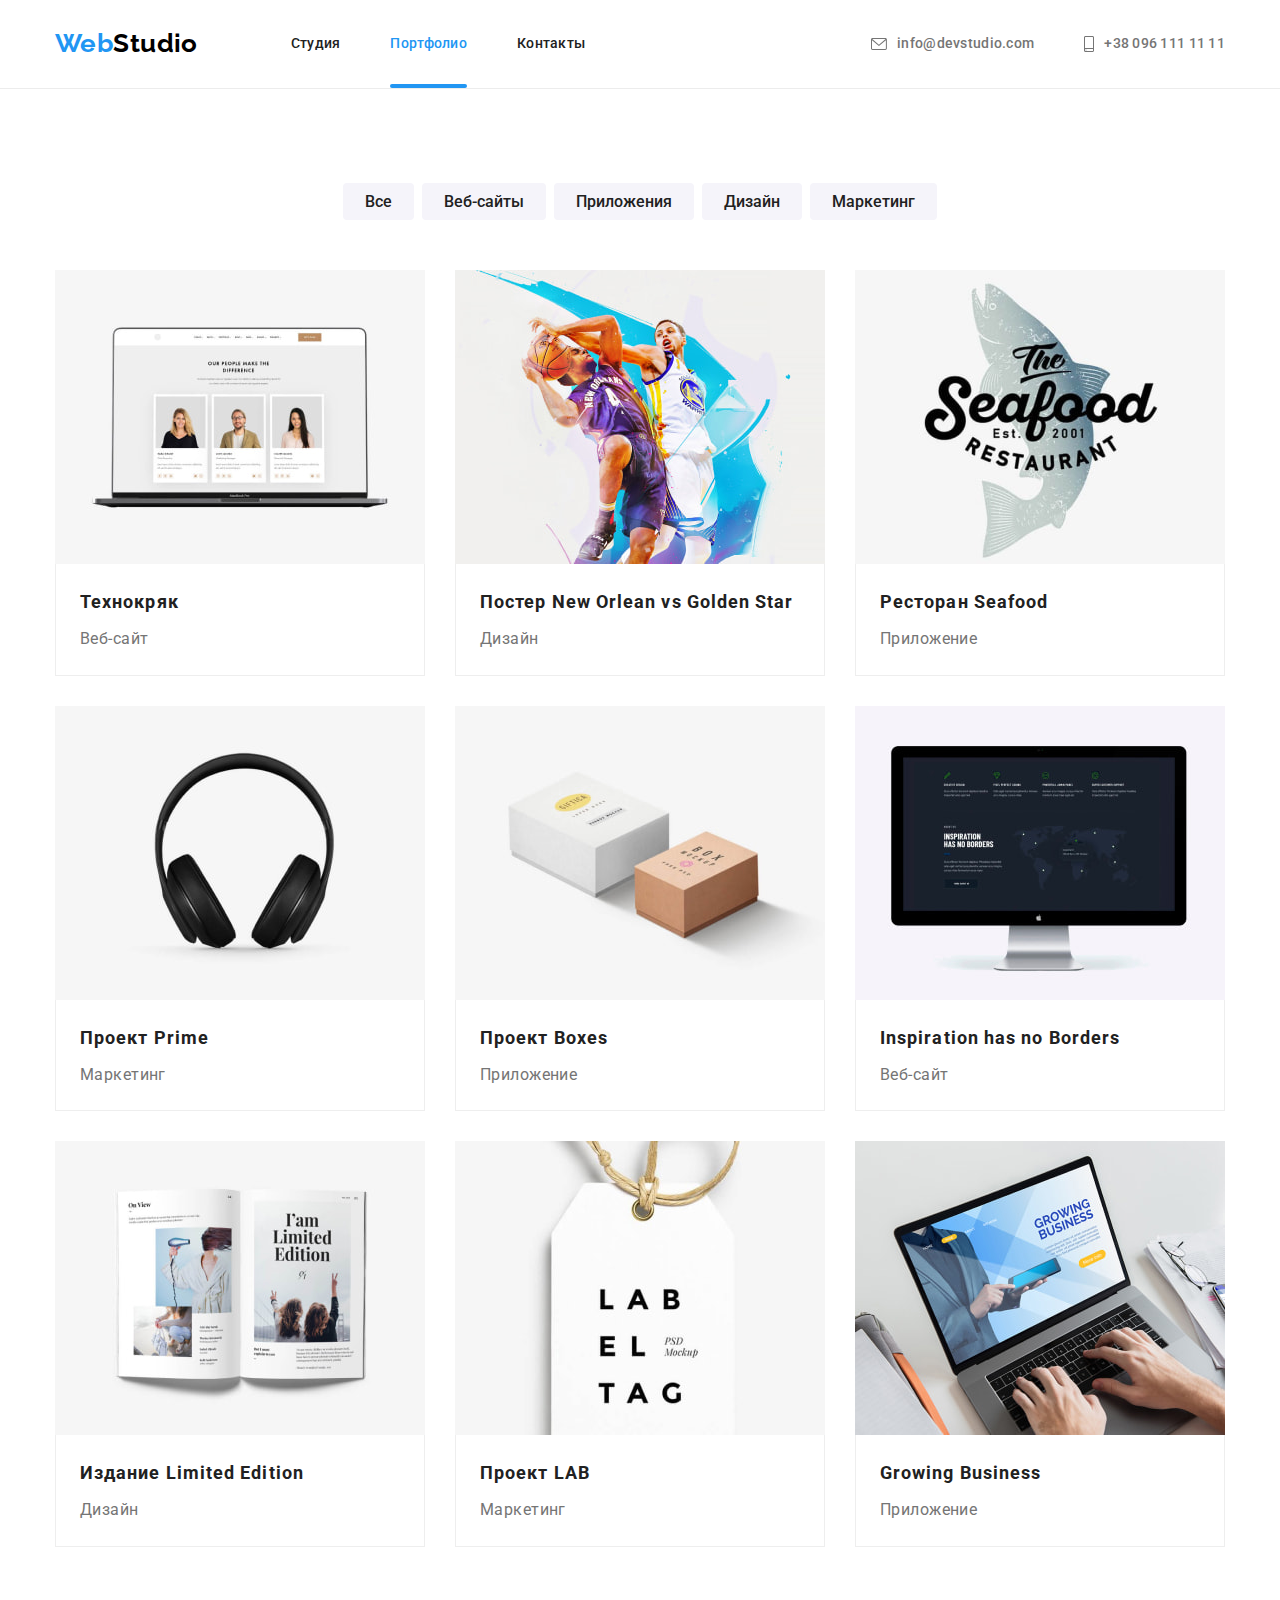
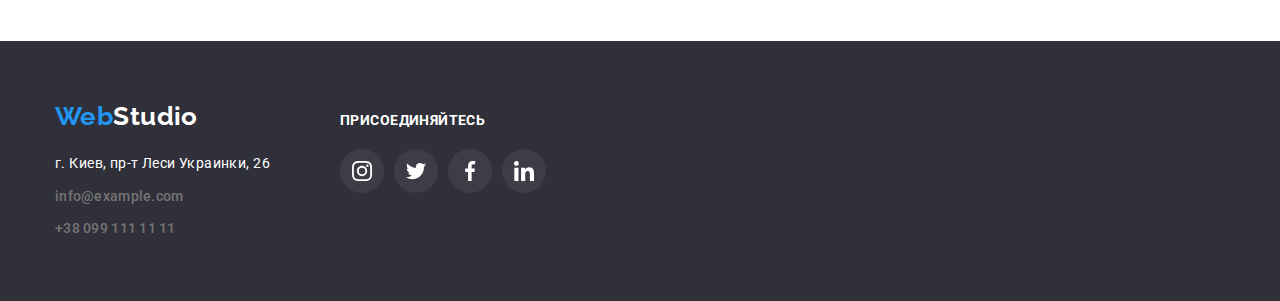
==== portfolio.html @ 013feffc "added forms" ====
<!DOCTYPE html>
<html lang="ru">

<head>
    <meta charset="UTF-8">
    <meta http-equiv="X-UA-Compatible" content="IE=edge">
    <meta name="viewport" content="width=device-width, initial-scale=1.0">
    <title>Студия</title>
    <link
        href="https://fonts.googleapis.com/css2?family=Raleway:wght@700&family=Roboto:wght@400;500;700;900&display=swap"
        rel="stylesheet">
    <link rel="stylesheet" href="./css/styles.css">
</head>

<body>
    <header class="page-header">
        <div class="container main-nav">
            <nav class="nav">
                <a lang="en" href="./index.html" class="logo"><span class="accent">Web</span>Studio</a>
                <ul class="site-nav">
                    <li class="item"><a href="./index.html" class="link">Студия</a></li>
                    <li class="item"><a href="./portfolio.html" class="link current">Портфолио</a></li>
                    <li class="item"><a href=" " class="link">Контакты</a></li>
                </ul>
            </nav>
            <ul class="contacts">
                <li class="item">
                    <a href="mailto:info@devstudio.com" class="link">
                        <svg class="icon mail" width="16" height="12">
                            <use href="./images/icons.svg#icon-envelope"></use>
                        </svg>
                        info@devstudio.com</a>
                </li>
                <li class="item"><a href="tel:+380961111111" class="link">
                        <svg class="icon tel" width="10" height="16">
                            <use href="./images/icons.svg#icon-smartphone"></use>
                        </svg>
                        +38 096 111 11 11</a>
                </li>
            </ul>
        </div>
    </header>

    <main>
        <section class="section-portfolio">
            <h2 hidden>Портфолио</h2>
        <div class="container">
            <ul class="section-list buttons">
                <li class="list-item"><button type="button" class="button-filter">Все</button></li>
                <li class="list-item"><button type="button" class="button-filter">Веб-сайты</button></li>
                <li class="list-item"><button type="button" class="button-filter">Приложения</button></li>
                <li class="list-item"><button type="button" class="button-filter">Дизайн</button></li>
                <li class="list-item"><button type="button" class="button-filter">Маркетинг</button></li>
            </ul>
       
            <ul class="card-set"> 

                <li class="list-item">
                    <a href="" class="link">
                        <div class="card-thumb">
                            <img src="./images_portfolio/img_1.jpg" alt="website" width="370">
                            <div class="overlay">
                                <p class="overlay-text">Ресурс предлагает комплексные предложения с разным уровнем функционала и сервисов.
                                    Все это позволит посетителю получить исчерпывающие сведения о компании или частном лице.</p>
                            </div>
                        </div>

                        <div class="card-content">
                            <h3 class="card-heading">Технокряк</h3>
                            <p class="card-text">Веб-сайт</p>
                        </div>
                    </a>
                </li>

                <li class="list-item">
                    <a href="" class="link">
                        <div class="card-thumb">
                            <img src="./images_portfolio/img_2.jpg" alt="poster" width="370">
                            <div class="overlay">
                                <p class="overlay-text">Ресурс предлагает комплексные предложения с разным уровнем функционала и сервисов.
                                    Все это позволит посетителю получить исчерпывающие сведения о компании или частном лице.</p>
                            </div>
                        </div>
                
                        <div class="card-content">
                            <h3 class="card-heading">Постер New Orlean vs Golden Star</h3>
                            <p class="card-text">Дизайн</p>
                        </div>
                    </a>
                </li>

                <li class="list-item">
                    <a href="" class="link">
                        <div class="card-thumb">
                            <img src="./images_portfolio/img_3.jpg" alt="Seafood_logo" width="370">
                            <div class="overlay">
                                <p class="overlay-text">Ресурс предлагает комплексные предложения с разным уровнем функционала и сервисов.
                                    Все это позволит посетителю получить исчерпывающие сведения о компании или частном лице.</p>
                            </div>
                        </div>
                
                        <div class="card-content">
                            <h3 class="card-heading">Ресторан Seafood</h3>
                            <p class="card-text">Приложение</p>
                        </div>
                    </a>
                </li>
            
                <li class="list-item">
                    <a href="" class="link">
                        <div class="card-thumb">
                            <img src="./images_portfolio/img_4.jpg" alt="headphones" width="370">
                            <div class="overlay">
                                <p class="overlay-text">Ресурс предлагает комплексные предложения с разным уровнем функционала и сервисов.
                                    Все это позволит посетителю получить исчерпывающие сведения о компании или частном лице.</p>
                            </div>
                        </div>
                
                        <div class="card-content">
                            <h3 class="card-heading">Проект Prime</h3>
                            <p class="card-text">Маркетинг</p>
                        </div>
                    </a>
                </li>

                <li class="list-item">
                    <a href="" class="link">
                        <div class="card-thumb">
                            <img src="./images_portfolio/img_5.jpg" alt="boxes" width="370">
                            <div class="overlay">
                                <p class="overlay-text">Ресурс предлагает комплексные предложения с разным уровнем функционала и сервисов.
                                    Все это позволит посетителю получить исчерпывающие сведения о компании или частном лице.</p>
                            </div>
                        </div>
                
                        <div class="card-content">
                            <h3 class="card-heading">Проект Boxes</h3>
                            <p class="card-text">Приложение</p>
                        </div>
                    </a>
                </li>

                <li class="list-item"> 
                    <a href="" class="link">
                        <div class="card-thumb">
                            <img src="./images_portfolio/img_6.jpg" alt="website" width="370">
                            <div class="overlay">
                                <p class="overlay-text">Ресурс предлагает комплексные предложения с разным уровнем функционала и сервисов.
                                    Все это позволит посетителю получить исчерпывающие сведения о компании или частном лице.</p>
                            </div>
                        </div>
                
                        <div class="card-content">
                            <h3 class="card-heading">Inspiration has no Borders</h3>
                            <p class="card-text">Веб-сайт</p>
                        </div>
                    </a>
                </li>

                <li class="list-item">
                    <a href="" class="link">
                        <div class="card-thumb">
                            <img src="./images_portfolio/img_7.jpg" alt="journal" width="370">
                            <div class="overlay">
                                <p class="overlay-text">Ресурс предлагает комплексные предложения с разным уровнем функционала и сервисов.
                                Все это позволит посетителю получить исчерпывающие сведения о компании или частном лице.</p>
                            </div>
                        </div>
                
                        <div class="card-content">
                            <h3 class="card-heading">Издание Limited Edition</h3>
                            <p class="card-text">Дизайн</p>
                        </div>
                    </a>
                </li>
                
                <li class="list-item">  
                    <a href="" class="link">
                        <div class="card-thumb">
                            <img src="./images_portfolio/img_8.jpg" alt="project_LAB_logo" width="370">
                            <div class="overlay">
                                <p class="overlay-text">Ресурс предлагает комплексные предложения с разным уровнем функционала и сервисов.
                                Все это позволит посетителю получить исчерпывающие сведения о компании или частном лице.</p>
                            </div>
                        </div>

                        <div class="card-content">
                            <h3 class="card-heading">Проект LAB</h3>
                            <p class="card-text">Маркетинг</p>
                        </div>
                    </a>    
                </li>

                <li class="list-item">                  
                    <a href="" class="link">
                        <div class="card-thumb">
                            <img src="./images_portfolio/img_9.jpg" alt="website" width="370">
                            <div class="overlay">
                                <p class="overlay-text">Ресурс предлагает комплексные предложения с разным уровнем функционала и сервисов.
                                Все это позволит посетителю получить исчерпывающие сведения о компании или частном лице.</p>
                            </div>
                        </div>
                
                        <div class="card-content">
                            <h3 class="card-heading">Growing Business</h3>
                            <p class="card-text">Приложение</p>
                        </div>
                    </a>
                </li>
            </ul>
        </div>
        </section>

    </main>

    <footer class="page-footer">
        <div class="container">
            <div>
                <a lang="en" href="./index.html" class="logo"> <span class="accent">Web</span>Studio</a>
                <!-- Скрыть заголовок через CSS -->
                <h2 class="contacts-title">Контакты</h2>
                <address>
                    <ul class="contact-list">
                        <li class="item address"><a href="" class="link">г. Киев, пр-т Леси Украинки, 26</a></li>
                        <li class="item contacts"><a href="mailto:info@example.com" class="link">info@example.com</a></li>
                        <li class="item contacts"><a href="tel:+380991111111" class="link">+38 099 111 11 11</a></li>
                    </ul>
                </address>
            </div>
    
            <div class="join">
                <span class="text">присоединяйтесь</span>
                <ul class="footer social-links">
    
                    <li class="social-item">
                        <a href="" class="social-link">
                            <svg class="icon instagram">
                                <use href="./images/icons.svg#icon-instagram"></use>
                            </svg>
                        </a>
                    </li>
    
                    <li class="social-item">
                        <a href="" class="social-link">
                            <svg class="icon twittwer">
                                <use href="./images/icons.svg#icon-twitter"></use>
                            </svg>
                        </a>
                    </li>
    
                    <li class="social-item">
                        <a href="" class="social-link">
                            <svg class="icon facebook">
                                <use href="./images/icons.svg#icon-facebook"></use>
                            </svg>
                        </a>
                    </li>
    
                    <li class="social-item">
                        <a href="" class="social-link">
                            <svg class="icon linkedin">
                                <use href="./images/icons.svg#icon-linkedin"></use>
                            </svg>
                        </a>
                    </li>
                </ul>
            </div>
        </div>
    </footer>
</body>

</html>
---- css/styles.css ----
html {
    box-sizing: border-box;
}

*,
*::before,
*::after {
    box-sizing: inherit;
}

body {
    margin: 0 auto;

    color: #757575;

    font-family: 'Roboto', sans-serif;
    font-weight: 400;
    font-size: 14px;
    line-height: 1.2;
    letter-spacing: 0.03em;
}

:root {
    --bcg-main: #FFFFFF;
    --bcg-hero: #2F303A;
    --primary-text: #757575;
    --header-text: #212121;
    --accent: #2196F3;
    --white-text: #FFFFFF;
    --bcg-button: #F5F4FA; 
    --icon-fill: #AFB1B8;
    --icon-bckg-hover: #2196F3;
    --card-overlay: #2196F3E5;
    --backdrop-color: #00000033;
}

ul {
    margin: 0;
    padding: 0;
    list-style-type: none;
}

h1,
h2,
h3,
h4,
h5,
h6,
p {
    margin: 0;
}

img {
    display: block;
    max-width: 100%;
    height: auto;
}


/* header */

.container {
    width: 1200px;
    margin-left: auto;
    margin-right: auto;
    padding-left: 15px;
    padding-right: 15px;
}

.page-header {
    border-bottom-width: 1px;
    border-bottom-style: solid;
    border-bottom-color: #ECECEC;
}

.main-nav, .nav {
    display: flex;
    align-items: center;
}

.page-header, .section {
    background-color: var(--bcg-main);
}

.logo {
    display: block;
    
    color: #000000;

    font-family: 'Raleway', sans-serif;
    font-weight: 700;
    font-size: 26px;
    text-decoration: none;   
}

.page-header .logo {
    padding-top: 24px;
    padding-bottom: 25px;
    margin-right: 93px;
}

.accent {
    color: var(--accent);
}

.link {
    text-decoration: none;
}

.page-header .link {
    display: block;

    padding-top: 32px;
    padding-bottom: 32px;
}

.site-nav .item{
    position: relative;
}

.current::after {
    content: "";
    display: block;
    position: absolute;
    bottom: 0;
    width: 100%;
    height: 4px;

    background-color: var(--accent);
    border-radius: 2px;
}



.site-nav, .contacts {
    margin: 0;
    
    list-style-type: none;

    font-weight: 500;
    line-height: 1.7;
    letter-spacing: 0.02em;
}

 .site-nav {
     display: flex;
 }

.site-nav .link {
    color: var(--header-text);

    transition: color 250ms cubic-bezier(0.4, 0, 0.2, 1);
}

.site-nav .link.current {
    color: var(--accent);
}

.site-nav .item:not(:last-child),
.contacts .item:not(:last-child) {
    margin-right: 50px;
}

.contacts {
    display: flex;
    margin-left: auto;
}

.contacts .link {
    display: flex;
    align-items: center;

    color: var(--primary-text);

    transition: color 250ms cubic-bezier(0.4, 0, 0.2, 1);
}

.site-nav .link:hover,
.site-nav .link:focus {
    color: var(--accent);
}

.contacts .link:hover,
.contacts .link:focus {
    color: var(--accent);
}

.contacts .icon {
    margin-right: 10px;

    fill: currentColor;
}


/* main Студия*/
.hero-section {
    margin: 0 auto;
    padding: 200px 0;

    max-width: 1600px;

    background-color: var(--bcg-hero);

    text-align: center;

    background-image: linear-gradient( to right,
    rgba(47, 48, 58, 0.4),
    rgba(47, 48, 58, 0.4)),
    url(../images/overlay.jpg);
}

 .page-title {
    margin-top: 0;
    margin-right: auto;
    margin-left: auto;
    margin-bottom: 30px;

    color: var(--white-text);
    width: 696px;
    height: 120px;
    

    font-weight: 900;
    font-size: 44px;
    line-height: 1.5;
    letter-spacing: 0.06em;
    text-transform: uppercase;
    text-align: center;
}

.button {
    margin: 0 auto;
    padding: 10px 32px;

    background-color: var(--accent);
    color: var(--white-text);
    border: none;
    border-radius: 4px;
    box-shadow: 0px 4px 4px rgba(0, 0, 0, 0.15);
    min-width: 200px;
    height: 50px;

    cursor: pointer;
    
    font-family: inherit;
    font-weight: 700;
    font-size: 16px;
    line-height: 1.9;
    text-align: center;
    letter-spacing: 0.06em;
}

.backdrop {
    position: fixed;
    z-index: 2;
    top: 0;
    left: 0;
    width: 100%;
    height: 100%;
    background-color: var(--backdrop-color);

    opacity: 1;

    transition: opacity 250ms cubic-bezier(0.4, 0, 0.2, 1);
}


.backdrop.is-hidden {
    opacity: 0;
    pointer-events: none;
}

.backdrop .is-hidden .modal {
    visibility: hidden;
    transform: translate(-50%, -50%) scale(0.9);
}

.modal {
    position: absolute;
    top: 50%;
    left: 50%;
    padding: 40px;

    min-width: 528px;
    min-height: 581px; 

    background-color: var(--bcg-main);
    box-shadow: 0px 1px 3px rgba(0, 0, 0, 0.12), 
        0px 1px 1px rgba(0, 0, 0, 0.14), 
        0px 2px 1px rgba(0, 0, 0, 0.2);
    border-radius: 4px;

    transform: translate(-50%, -50%) scale(1);
    transition: transform 250ms cubic-bezier(0.4, 0, 0.2, 1);
}

.button-close {
    position: absolute;
    display: flex;
    align-items: center;
    justify-content: center;
    margin: 0;
    padding: 0;
    top: 8px;
    right: 8px;
    width: 30px;
    height: 30px;
    background-color: #FFFFFF;
    border: 1px solid rgba(0, 0, 0, 0.1);
    border-radius: 50%;
}

.button-close:hover .icon-close{
    fill: var(--accent);
}

.form-title {
    margin-bottom: 12px;
    font-weight: 700;
    font-size: 20px;
    line-height: 1.15;
    text-align: center;
    
    color: var(--header-text);
}

.form-field {
    position: relative;

    margin-bottom: 10px;

    color: var(--header-text);
}

.form-label {
    display: flex;
    margin-bottom: 4px;

    font-size: 12px;
    letter-spacing: 0.01em;
    color: var(--primary-text);
}

.form-input {
    z-index: 1;
    
    margin: 0;
    padding: 11px 42px;
    width: 100%;

    border: 1px solid rgba(33, 33, 33, 0.2);
        border-radius: 4px;   
        
    transition-property: border-color;
    transition-duration: 250ms;
    transition-timing-function: cubic-bezier(0.4, 0, 0.2, 1);
}

.form-field .icon {
    position: absolute;
    display: inline-block;
    
    top: 50%;
    left: 12px;

    z-index: 2;
    width: 18px;
    height: 18px;
    fill: currentColor;

    transition-property: color;
    transition-duration: 250ms;
    transition-timing-function: cubic-bezier(0.4, 0, 0.2, 1);
}

.form-input:hover,
.form-input:focus {
    border-color: var(--icon-bckg-hover);
}

.form-input:hover + .icon,
.form-input:focus + .icon {
    color: var(--icon-bckg-hover);
}

.textarea {
    resize: none;
    height: 120px;
    padding: 12px 16px;
}

.form-input::placeholder {
    
    letter-spacing: 0.01em;
    color: rgba(117, 117, 117, 0.5);
}

.form-checkbox {
    display: flex;
    align-items: center;
    justify-content: center;
    margin-bottom: 30px;
}

.checkbox-label {
    margin-left: 8px;
    line-height: 1.7;
}

.agreement-link {
    line-height: 1.7;
    text-decoration-line: underline;
    color: var(--accent);
}

.checkbox {
    -webkit-appearance: none;
    -moz-appearance: none;
    appearance: none;

    position: absolute;
}

.checkbox-label {
    display: inline-block;
}

.checkbox:checked + .icon-checkbox {
    fill: var(--icon-bckg-hover);
    background-color: var(--icon-bckg-hover);
    background-image: url(../images/icon.svg/check.svg);
    background-size: contain;
    background-origin: border-box;
}

.section-title {
    margin: 0;
    margin-bottom: 50px;

    color: var(--header-text);

    font-weight: 700;
    font-size: 36px;
    text-align: center;
}

.section-list {
    display: flex;
    align-items: center;
}

.section-list .section-item:not(:last-child) {
    margin-right: 30px;
}

.section-benefits {
    padding: 94px 0;
}

.thumb {
    display: flex;
    align-items: center;
    justify-content: center;
    width: 270px;
    height: 120px;

    background-color: var(--bcg-button);
    margin-bottom: 30px;
}

.section-benefits .item-title {
    margin: 0;
    margin-bottom: 10px;

    color: var(--header-text);

    font-weight: 700;
    text-transform: uppercase;
}

/* .section-benefits .section-item::before {
    content: "";

    display: block;
    width: 270px;
    height: 120px;
    background-color: var(--bcg-button);
    background-repeat: no-repeat;
    background-position: center;
}

.icon-antenna::before {
    background-image: url(../images/icons.svg/antenna.svg);
}

.icon-clock::before {
    background-image: url(../images/icons.svg/clock.svg);
}

.icon-diagram::before {
    background-image: url(../images/icons.svg/diagram.svg);
}

.icon-astronaut::before {
    background-image: url(../images/icons.svg/astronaut.svg);
} */

.section-benefits .item-text {
    line-height: 1.7;
}

.section-img {
    padding-bottom: 94px;
}

.section-img .section-item {
    position: relative;
    z-index: 1;
}

.section-img .text-content {
    position: absolute;
    bottom: 0;
    display: flex;
    align-items: center;
    justify-content: center;
    width: 100%;
    height: 70px;
    
    font-weight: 700;
    font-size: 14px;
    line-height: 1.14;
    text-align: center;
    text-transform: uppercase;
    
    color: #FFFFFF;
    background-color: #2F303A80;
}

.section-team {
    background-color: var(--bcg-button);
}

.section-team {
    padding-top: 94px;
    padding-bottom: 94px;
}

.section-team .section-title {
    /* padding-top: 94px; */
}

.section-team .section-item {
    background-color: var(--bcg-main);
    box-shadow: 0px 1px 3px rgba(0, 0, 0, 0.12), 0px 1px 1px rgba(0, 0, 0, 0.14), 0px 2px 1px rgba(0, 0, 0, 0.2);
    border-radius: 0px 0px 4px 4px;
}

.card-team {
    max-width: 270px;
    padding: 30px 32px;
}

.section-team .section-item h3 {
    margin-bottom: 10px;

    color: var(--header-text);

    font-weight: 500;
    font-size: 16px;
    text-align: center;
}

.section-team .section-item p {
   
    font-size: 16px;
    text-align: center;

    margin-bottom: 16px;
}

.social-links {
    display: flex;
  
    align-items: center;
    justify-content: center;
}

.social-links .icon {
    width: 20px;
    height: 20px;
    
    fill: currentColor;
}

.social-links .social-item:not(:last-child) {
    margin-right: 10px;
}

.social-link {
    display: flex;
    align-items: center;
    justify-content: center;
    width: 44px;
    height: 44px;
    
    
    color: var(--icon-fill);
    background: #FFFFFF;
    border-radius: 50%;

    transition-property: color, background-color;
    transition-duration: 250ms;
    transition-timing-function: cubic-bezier(0.4, 0, 0.2, 1);
}

.social-link:hover,
.social-link:focus {
    background-color: var(--icon-bckg-hover);
    color: var(--bcg-main);
}

.clients {
    padding: 94px 0;
}

.client-list {
    display: flex;
}

.client-item:not(:last-child) {
    margin-right: 30px;
}

.icon-logo {
    width: 106px;
    height: 60px;

    fill: currentColor;
}

.client-link {
    display: flex;
    align-items: center;
    justify-content: center;

    width: 170px;
    height: 92px;

    color: var(--icon-fill);
    background-color: var(--bcg-main);
    border: 1px solid var(--icon-fill);
    border-radius: 4px;

    transition-property: color, border-color;
    transition-duration: 250ms;
    transition-timing-function: cubic-bezier(0.4, 0, 0.2, 1);
}

.client-link:hover,
.client-link:focus {
    border-color: var(--icon-bckg-hover);
    color: var(--icon-bckg-hover);
}

/* Footer */
.page-footer {
    padding: 60px 0;

    background-color: var(--bcg-hero);
}

.page-footer .container {
    display: flex;
}

.page-footer .logo {
    display: inline-block;
    margin-bottom: 20px;

    color: var(--white-text);
}
.contacts-title {
    display: none;
}

.contact-list {
    display: inline-block;
    list-style-type: none;

    font-style: normal;
    line-height: 1.7;

    margin-right: 70px;
}

.contact-list .item:not(:last-child) {
    margin-bottom: 9px;
}

.address .link {
    color: var(--white-text);
}

.join {
    padding-top: 12px;
    margin-right: 93px;
}

.join .text {
    display: block;
    color: var(--white-text);

    font-weight: 700;
    font-size: 14px;
    line-height: 1.14;
    text-transform: uppercase;

    margin-bottom: 20px;
}

.join .social-link {
    background-color: #FFFFFF10;

    transition: background-color 250ms cubic-bezier(0.4, 0, 0.2, 1);
}

.join .icon {
    fill: var(--bcg-main);
}

.join .social-link:hover,
.join .social-link:focus {
    background-color: var(--icon-bckg-hover);
}


.subscription {
    padding-top: 12px;
}
.subscription-title {
    display: block;
    
    font-weight: 700;
    font-size: 14px;
    line-height: 1.14;
    text-transform: uppercase;
    color: var(--white-text);
}

.subscription .js-form {
    display: flex;
    width: 570px;
    padding-top: 20px;
}

.subscription .form-field {
    position: relative;
    margin-right: 12px;
    margin-bottom: 0;
}

.input-mail {
    width: 358px;
    height: 50px;

    padding-left: 16px;

    font-size: 16px;
    
    color: rgba(255, 255, 255, 0.6);

    border: 1px solid rgba(255, 255, 255, 0.3);
        filter: drop-shadow(0px 4px 4px rgba(0, 0, 0, 0.15));
        border-radius: 4px;

    background-color: transparent;
}

.mail-label {
    position: absolute;
    top: 50%;
    left: 16px;

    transform: translateY(-50%);

    font-size: 16px;

    color: rgba(255, 255, 255, 0.6);
}

.input-mail:focus + .mail-label {
    display: none;
}

.subscription .button {
    display: flex;
    align-items: center;
    justify-content: center;
    padding: 0;
}

.icon-send {
    margin-left: 10px;
    fill: currentColor;
}

/* main Портфолио */

.section-portfolio {
    padding: 94px 0;
}

.buttons {
    justify-content: center;

    margin-bottom: 50px;
}

.button-filter {
    padding: 6px 22px;

    color: var(--header-text);
    background-color: var(--bcg-button);
    border: 0mm;
    border-radius: 4px;
    cursor: pointer;
    
    font-family: inherit;
    font-weight: 500;
    font-size: 16px;
    line-height: 1.6;
    text-align: center;

    transition: color, background-color, box-shadow;
    transition-duration: 250ms;
    transition-timing-function: cubic-bezier(0.4, 0, 0.2, 1);

}

.buttons .list-item:not(:last-child) {
    margin-right: 8px;
}

.section-list .button-filter:hover,
.section-list .button-filter:focus {
    color: var(--white-text);
    background-color: var(--accent);
    box-shadow: 0px 4px 4px rgba(0, 0, 0, 0.25);
}

.card-set {
    display: flex;
    flex-wrap: wrap;

    margin-top: -30px;
    margin-left: -30px;
}

.card-set > .list-item .link {
    flex-basis: calc(100% / 3 - 30px);
    margin-top: 30px;
    margin-left: 30px;

    transition-property: box-shadow;
    transition-duration: 250ms;
    transition-timing-function: cubic-bezier(0.4, 0, 0.2, 1);
}

.list-item .link {
    display: inline-block;
}

 .list-item .link:hover,
 .list-item .link:focus {
    box-shadow: 0px 4px 4px rgba(0, 0, 0, 0.25);
}

.card-content {
    padding: 20px 24px;

    border-width: 1px;
    border-style: solid;
    border-color: #EEEEEE;

    border-top-style: none;
}

.card-heading {
    margin-bottom: 4px;

    color: var(--header-text);

    font-weight: 700;
    font-size: 18px;
    line-height: 2;
    letter-spacing: 0.06em;
}

.card-text {
    color: var(--primary-text);
    
    font-size: 16px;
    line-height: 1.9;
}

.card-thumb {
    position: relative;
    overflow: hidden;
}

.card-set > .list-item .link:hover .overlay {
    transform: translatey(0);
}

.overlay {
    position: absolute;
    bottom: 0;
    width: 100%;
    height: 100%;
    background-color: var(--card-overlay);

    transform: translatey(100%);
    transition: transform 250ms cubic-bezier(0.4, 0, 0.2, 1);
}

.overlay-text {
    padding: 63px 24px;
    margin: 0;
   
    font-size: 18px;
    line-height: 1.6;
    
    color: var(--white-text);
}


/* .cards  {
    display: flex;
    flex-wrap: wrap;
    padding-bottom: 94px;
}

.cards .list-item {
    width: calc((100% - 60px)/3);
}

.cards .list-item:not(:nth-child(3n)) {
    margin-right: 30px;
}

.cards .list-item:not(:nth-last-child(-n+3)) {
    margin-bottom: 30px;
}
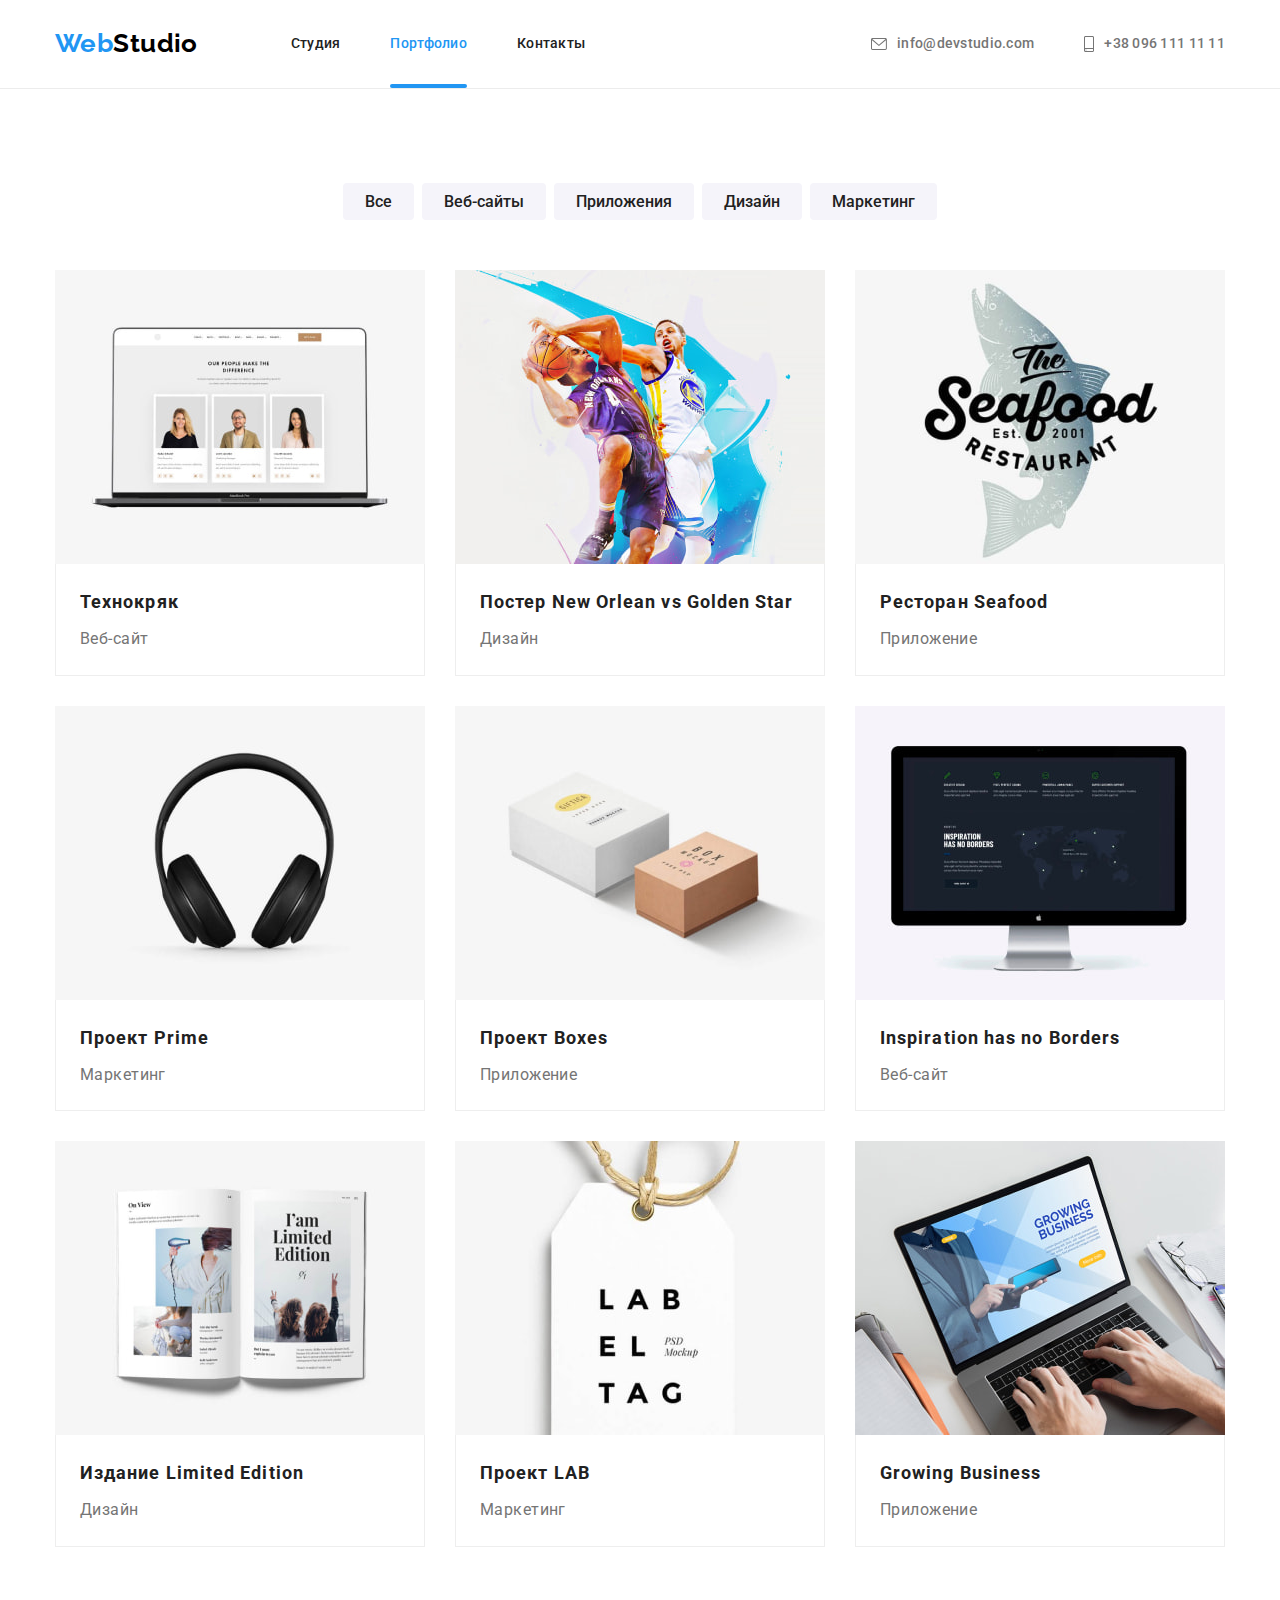
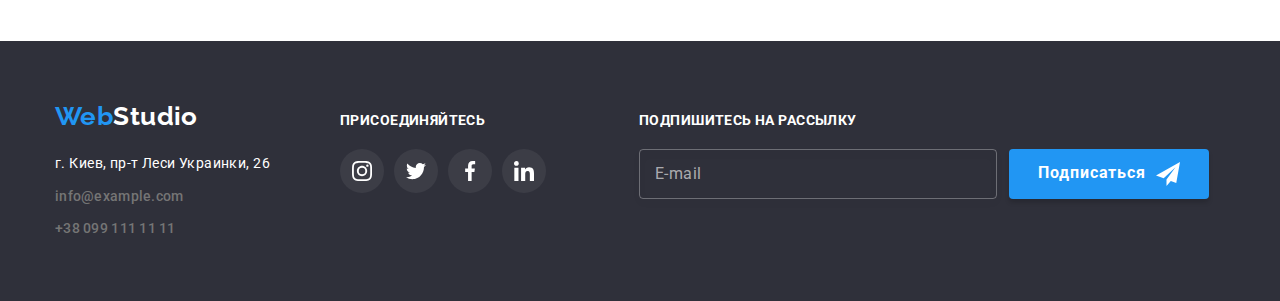
==== commit ca7cb55b: "added footer in portfolio.html" ====
--- a/portfolio.html
+++ b/portfolio.html
@@ -265,6 +265,23 @@
                     </li>
                 </ul>
             </div>
+
+            <div class="subscription">
+                <h2 class="subscription-title">Подпишитесь на рассылку</h2>
+                <form class="js-form">
+            
+                    <div class="form-field">
+                        <input type="email" name="mail" class="input-mail" id="mail-footer">
+                        <label for="mail-footer" class="mail-label">E-mail</label>
+                    </div>
+            
+                    <button type="submit" class="button">Подписаться
+                        <svg class="icon-send" width="24" height="24">
+                            <use href="./images/icons.svg#icon-send"></use>
+                        </svg>
+                    </button>
+                </form>
+            </div>
         </div>
     </footer>
 </body>
--- a/css/styles.css
+++ b/css/styles.css
@@ -281,8 +281,8 @@
     left: 50%;
     padding: 40px;
 
-    min-width: 528px;
-    min-height: 581px; 
+    width: 528px;
+    height: 581px; 
 
     background-color: var(--bcg-main);
     box-shadow: 0px 1px 3px rgba(0, 0, 0, 0.12), 
@@ -305,6 +305,7 @@
     right: 8px;
     width: 30px;
     height: 30px;
+    cursor: pointer;
     background-color: #FFFFFF;
     border: 1px solid rgba(0, 0, 0, 0.1);
     border-radius: 50%;
@@ -332,14 +333,10 @@
     color: var(--header-text);
 }
 
-.form-label {
-    display: flex;
-    margin-bottom: 4px;
-
-    font-size: 12px;
-    letter-spacing: 0.01em;
-    color: var(--primary-text);
-}
+.comment {
+    margin-bottom: 20px;
+}
+
 
 .form-input {
     z-index: 1;
@@ -349,7 +346,8 @@
     width: 100%;
 
     border: 1px solid rgba(33, 33, 33, 0.2);
-        border-radius: 4px;   
+        border-radius: 4px;
+    outline: none;   
         
     transition-property: border-color;
     transition-duration: 250ms;
@@ -373,9 +371,23 @@
     transition-timing-function: cubic-bezier(0.4, 0, 0.2, 1);
 }
 
-.form-input:hover,
-.form-input:focus {
-    border-color: var(--icon-bckg-hover);
+.form-label {
+    display: flex;
+    margin-bottom: 4px;
+
+    font-size: 12px;
+    line-height: 14px;
+    letter-spacing: 0.01em;
+    color: var(--primary-text);
+}
+
+.form-input:hover {
+    border-color: var(--accent);
+}
+
+.form-input:focus,
+.form-input:not(:placeholder-shown) {
+    border-color: var(--accent);
 }
 
 .form-input:hover + .icon,
@@ -384,6 +396,7 @@
 }
 
 .textarea {
+    display: block;
     resize: none;
     height: 120px;
     padding: 12px 16px;
@@ -740,6 +753,7 @@
 }
 .subscription-title {
     display: block;
+    margin-bottom: 20px;
     
     font-weight: 700;
     font-size: 14px;
@@ -751,7 +765,6 @@
 .subscription .js-form {
     display: flex;
     width: 570px;
-    padding-top: 20px;
 }
 
 .subscription .form-field {
@@ -926,7 +939,7 @@
 
 .overlay-text {
     padding: 63px 24px;
-    margin: 0;
+    margin:0;
    
     font-size: 18px;
     line-height: 1.6;
